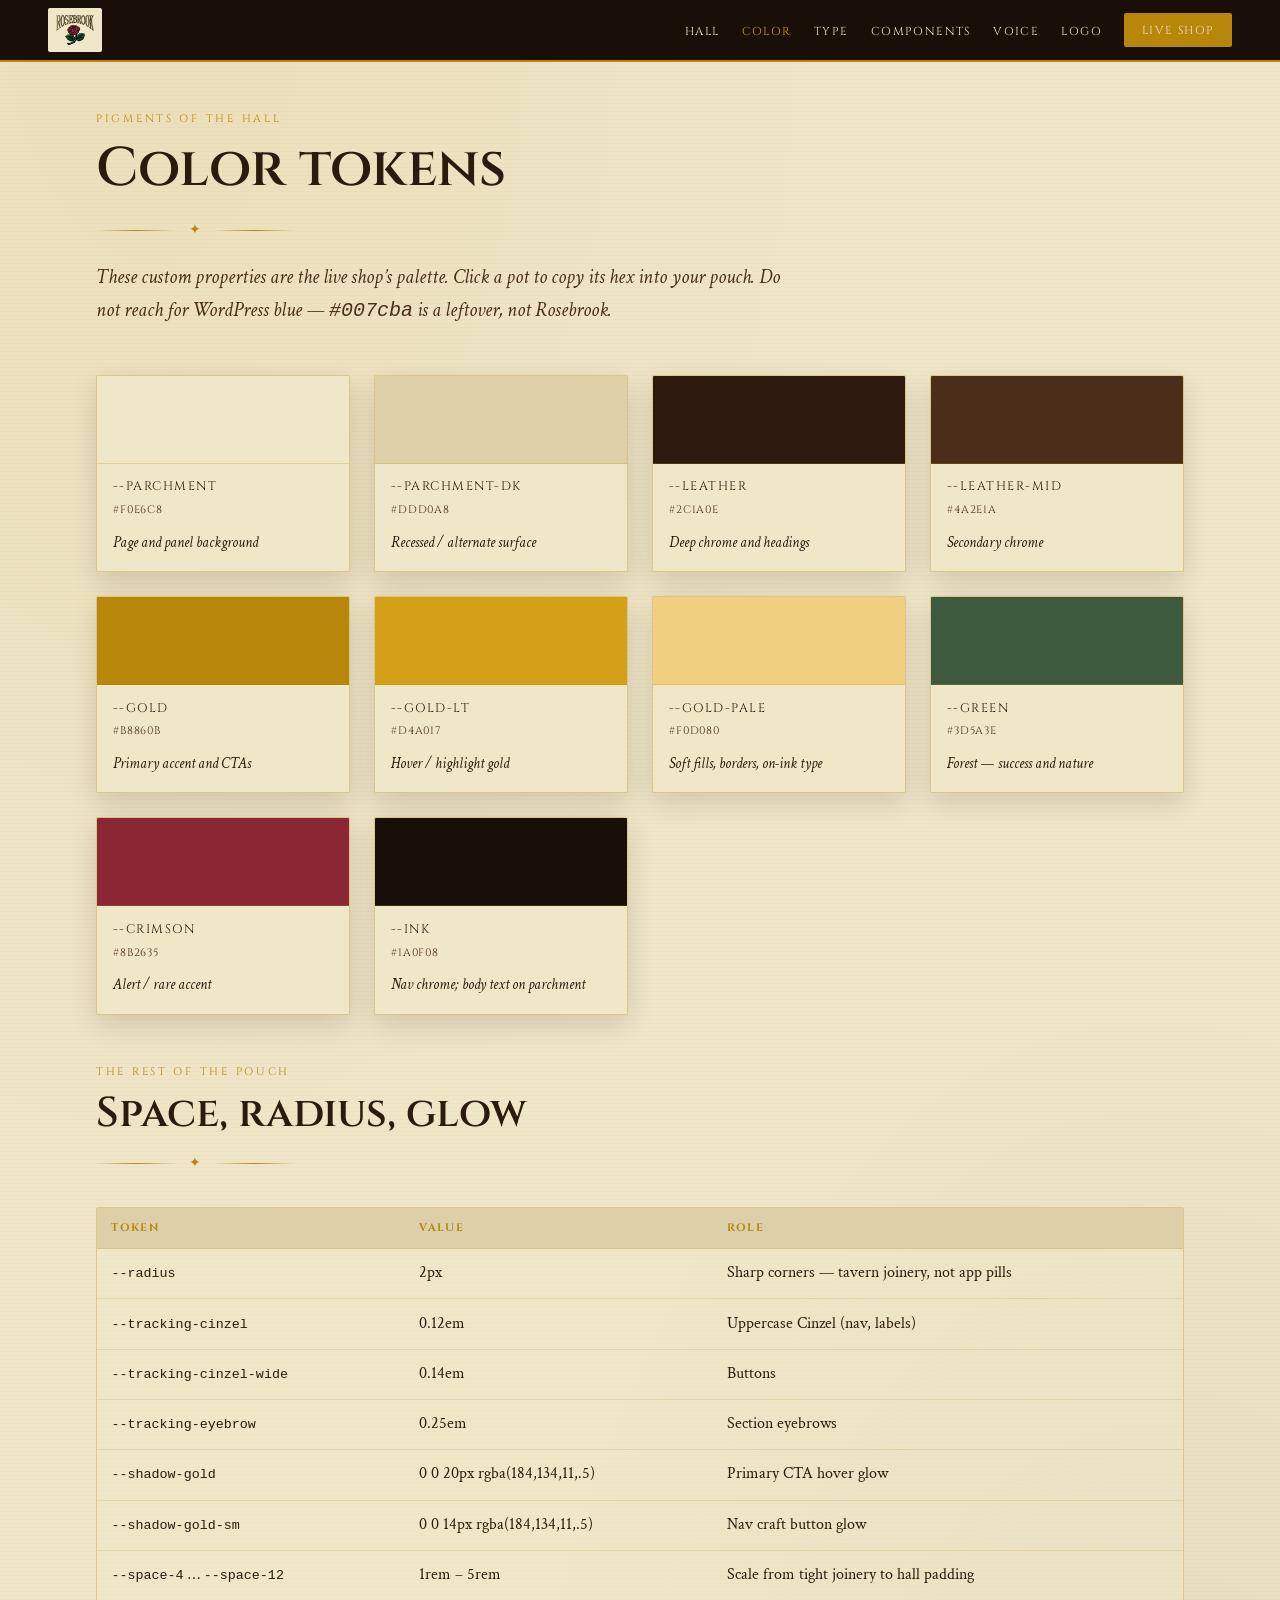
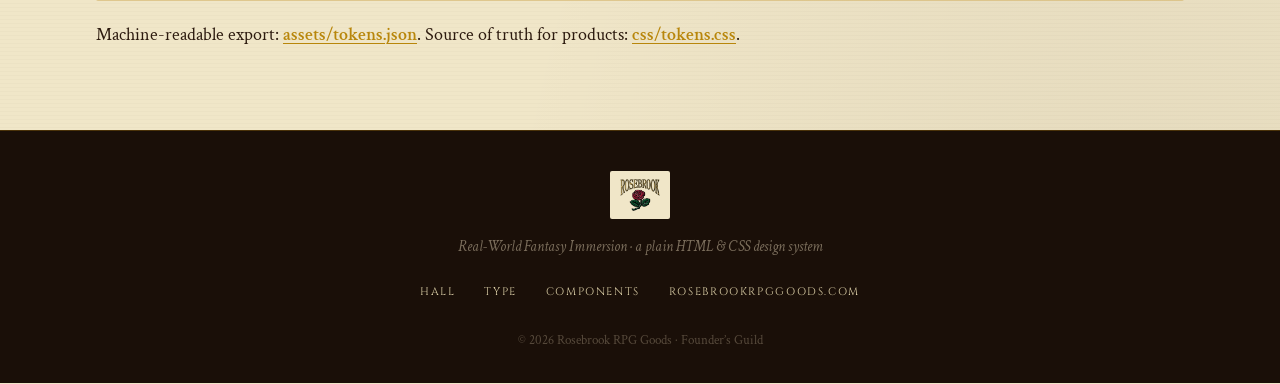
==== color.html @ 986c5d31 "Add plain HTML and CSS Rosebrook design system Static docs at the repo root with live-site tokens, C" ====
<!DOCTYPE html>
<html lang="en">
<head>
  <meta charset="utf-8">
  <meta name="viewport" content="width=device-width, initial-scale=1">
  <title>Color · Rosebrook Design System</title>
  <meta name="description" content="Rosebrook color tokens — parchment, leather, gold, forest, and crimson.">
  <link rel="preconnect" href="https://fonts.googleapis.com">
  <link rel="preconnect" href="https://fonts.gstatic.com" crossorigin>
  <link href="https://fonts.googleapis.com/css2?family=Cinzel:wght@400;600;900&family=Cinzel+Decorative:wght@400;700&family=Crimson+Text:ital,wght@0,400;0,600;1,400;1,600&display=swap" rel="stylesheet">
  <link rel="stylesheet" href="css/rosebrook.css">
  <link rel="stylesheet" href="css/docs.css">
  <link rel="icon" href="assets/logo-300.png">
</head>
<body class="docs">
  <a class="docs-skip" href="#content">Skip to the hall</a>
  <nav class="rb-nav" data-rb-nav>
    <a class="rb-nav__brand" href="index.html">
      <img src="assets/logo-300.png" alt="Rosebrook">
    </a>
    <button class="rb-nav__toggle" type="button" data-nav-toggle aria-expanded="false" aria-controls="docs-nav">Menu</button>
    <ul class="rb-nav__links" id="docs-nav">
      <li><a href="index.html">Hall</a></li>
      <li><a href="color.html" aria-current="page">Color</a></li>
      <li><a href="type.html">Type</a></li>
      <li><a href="components.html">Components</a></li>
      <li><a href="voice.html">Voice</a></li>
      <li><a href="logo.html">Logo</a></li>
      <li><a class="rb-nav__cta" href="https://rosebrookrpggoods.com">Live shop</a></li>
    </ul>
  </nav>

  <main id="content" class="docs-main">
    <header class="docs-hero rb-section-header rb-section-header--left">
      <p class="rb-eyebrow">Pigments of the hall</p>
      <h1>Color tokens</h1>
      <div class="rb-rune" aria-hidden="true">✦</div>
      <p class="rb-lead docs-prose" style="margin-top:1.2rem">These custom properties are the live shop’s palette. Click a pot to copy its hex into your pouch. Do not reach for WordPress blue — <code>#007cba</code> is a leftover, not Rosebrook.</p>
    </header>

    <section class="docs-block">
      <div class="docs-grid">
        <button class="docs-swatch" type="button" data-copy="#F0E6C8">
          <div class="docs-swatch__chip" style="background:#F0E6C8"></div>
          <div class="docs-swatch__meta">
            <p class="docs-swatch__name">--parchment</p>
            <p class="docs-swatch__hex">#F0E6C8</p>
            <p class="docs-swatch__role">Page and panel background</p>
          </div>
        </button>
        <button class="docs-swatch" type="button" data-copy="#DDD0A8">
          <div class="docs-swatch__chip" style="background:#DDD0A8"></div>
          <div class="docs-swatch__meta">
            <p class="docs-swatch__name">--parchment-dk</p>
            <p class="docs-swatch__hex">#DDD0A8</p>
            <p class="docs-swatch__role">Recessed / alternate surface</p>
          </div>
        </button>
        <button class="docs-swatch" type="button" data-copy="#2C1A0E">
          <div class="docs-swatch__chip" style="background:#2C1A0E"></div>
          <div class="docs-swatch__meta">
            <p class="docs-swatch__name">--leather</p>
            <p class="docs-swatch__hex">#2C1A0E</p>
            <p class="docs-swatch__role">Deep chrome and headings</p>
          </div>
        </button>
        <button class="docs-swatch" type="button" data-copy="#4A2E1A">
          <div class="docs-swatch__chip" style="background:#4A2E1A"></div>
          <div class="docs-swatch__meta">
            <p class="docs-swatch__name">--leather-mid</p>
            <p class="docs-swatch__hex">#4A2E1A</p>
            <p class="docs-swatch__role">Secondary chrome</p>
          </div>
        </button>
        <button class="docs-swatch" type="button" data-copy="#B8860B">
          <div class="docs-swatch__chip" style="background:#B8860B"></div>
          <div class="docs-swatch__meta">
            <p class="docs-swatch__name">--gold</p>
            <p class="docs-swatch__hex">#B8860B</p>
            <p class="docs-swatch__role">Primary accent and CTAs</p>
          </div>
        </button>
        <button class="docs-swatch" type="button" data-copy="#D4A017">
          <div class="docs-swatch__chip" style="background:#D4A017"></div>
          <div class="docs-swatch__meta">
            <p class="docs-swatch__name">--gold-lt</p>
            <p class="docs-swatch__hex">#D4A017</p>
            <p class="docs-swatch__role">Hover / highlight gold</p>
          </div>
        </button>
        <button class="docs-swatch" type="button" data-copy="#F0D080">
          <div class="docs-swatch__chip" style="background:#F0D080"></div>
          <div class="docs-swatch__meta">
            <p class="docs-swatch__name">--gold-pale</p>
            <p class="docs-swatch__hex">#F0D080</p>
            <p class="docs-swatch__role">Soft fills, borders, on-ink type</p>
          </div>
        </button>
        <button class="docs-swatch" type="button" data-copy="#3D5A3E">
          <div class="docs-swatch__chip" style="background:#3D5A3E"></div>
          <div class="docs-swatch__meta">
            <p class="docs-swatch__name">--green</p>
            <p class="docs-swatch__hex">#3D5A3E</p>
            <p class="docs-swatch__role">Forest — success and nature</p>
          </div>
        </button>
        <button class="docs-swatch" type="button" data-copy="#8B2635">
          <div class="docs-swatch__chip" style="background:#8B2635"></div>
          <div class="docs-swatch__meta">
            <p class="docs-swatch__name">--crimson</p>
            <p class="docs-swatch__hex">#8B2635</p>
            <p class="docs-swatch__role">Alert / rare accent</p>
          </div>
        </button>
        <button class="docs-swatch" type="button" data-copy="#1A0F08">
          <div class="docs-swatch__chip" style="background:#1A0F08"></div>
          <div class="docs-swatch__meta">
            <p class="docs-swatch__name">--ink</p>
            <p class="docs-swatch__hex">#1A0F08</p>
            <p class="docs-swatch__role">Nav chrome; body text on parchment</p>
          </div>
        </button>
      </div>
    </section>

    <section class="docs-block">
      <header class="rb-section-header rb-section-header--left">
        <p class="rb-eyebrow">The rest of the pouch</p>
        <h2>Space, radius, glow</h2>
        <div class="rb-rune" aria-hidden="true">✦</div>
      </header>
      <div class="docs-table-wrap">
        <table class="docs-table">
          <thead>
            <tr>
              <th>Token</th>
              <th>Value</th>
              <th>Role</th>
            </tr>
          </thead>
          <tbody>
            <tr>
              <td><code>--radius</code></td>
              <td>2px</td>
              <td>Sharp corners — tavern joinery, not app pills</td>
            </tr>
            <tr>
              <td><code>--tracking-cinzel</code></td>
              <td>0.12em</td>
              <td>Uppercase Cinzel (nav, labels)</td>
            </tr>
            <tr>
              <td><code>--tracking-cinzel-wide</code></td>
              <td>0.14em</td>
              <td>Buttons</td>
            </tr>
            <tr>
              <td><code>--tracking-eyebrow</code></td>
              <td>0.25em</td>
              <td>Section eyebrows</td>
            </tr>
            <tr>
              <td><code>--shadow-gold</code></td>
              <td>0 0 20px rgba(184,134,11,.5)</td>
              <td>Primary CTA hover glow</td>
            </tr>
            <tr>
              <td><code>--shadow-gold-sm</code></td>
              <td>0 0 14px rgba(184,134,11,.5)</td>
              <td>Nav craft button glow</td>
            </tr>
            <tr>
              <td><code>--space-4</code> … <code>--space-12</code></td>
              <td>1rem – 5rem</td>
              <td>Scale from tight joinery to hall padding</td>
            </tr>
          </tbody>
        </table>
      </div>
      <p class="docs-prose" style="margin-top:1.2rem">Machine-readable export: <a class="rb-link" href="assets/tokens.json">assets/tokens.json</a>. Source of truth for products: <a class="rb-link" href="css/tokens.css">css/tokens.css</a>.</p>
    </section>
  </main>

  <footer class="rb-footer">
    <img src="assets/logo-300.png" alt="">
    <p class="rb-footer__tagline">Real-World Fantasy Immersion · a plain HTML &amp; CSS design system</p>
    <div class="rb-footer__links">
      <a href="index.html">Hall</a>
      <a href="type.html">Type</a>
      <a href="components.html">Components</a>
      <a href="https://rosebrookrpggoods.com">rosebrookrpggoods.com</a>
    </div>
    <p class="rb-footer__copy">© 2026 Rosebrook RPG Goods · Founder’s Guild</p>
  </footer>
  <script src="js/docs.js"></script>
</body>
</html>
---- css/rosebrook.css ----
/**
 * Rosebrook web design system — single stylesheet for products.
 * Tokens + base + components. Docs chrome lives in docs.css.
 */

@import url("./tokens.css");
@import url("./base.css");
@import url("./components.css");
---- css/docs.css ----
/**
 * Docs-site chrome only. Do not ship this file with product UIs —
 * consume css/rosebrook.css instead.
 */

body.docs {
  background-color: var(--parchment);
  background-image:
    radial-gradient(ellipse at 12% 0%, rgba(184, 134, 11, 0.07), transparent 46%),
    radial-gradient(ellipse at 90% 110%, rgba(44, 26, 14, 0.07), transparent 42%),
    repeating-linear-gradient(
      0deg,
      transparent,
      transparent 3px,
      rgba(44, 26, 14, 0.018) 3px,
      rgba(44, 26, 14, 0.018) 4px
    );
  min-height: 100vh;
  display: flex;
  flex-direction: column;
}

.docs-main {
  flex: 1;
  width: min(var(--content), calc(100% - 2.5rem));
  margin: 0 auto;
  padding: var(--space-8) 0 var(--space-12);
}

.docs-hero {
  margin: 0 0 var(--space-8);
}

.docs-kicker {
  font-family: var(--font-title);
  font-size: var(--text-xs);
  letter-spacing: var(--tracking-eyebrow);
  text-transform: uppercase;
  color: var(--gold);
  margin: 0 0 0.75rem;
}

.docs-prose {
  max-width: 44rem;
}

.docs-prose + .docs-prose,
.docs-block + .docs-block {
  margin-top: var(--space-8);
}

.docs-grid {
  display: grid;
  gap: var(--space-5);
  grid-template-columns: repeat(auto-fit, minmax(15rem, 1fr));
}

.docs-swatch {
  border: 1px solid rgba(184, 134, 11, 0.35);
  border-radius: var(--radius);
  overflow: hidden;
  background: var(--parchment);
  box-shadow: var(--shadow-panel);
  padding: 0;
  cursor: pointer;
  text-align: left;
  font: inherit;
  color: inherit;
  width: 100%;
  transition: transform var(--ease), box-shadow var(--ease);
}

.docs-swatch:hover {
  transform: translateY(-2px);
  box-shadow: var(--shadow-gold-soft);
}

.docs-swatch__chip {
  height: 5.5rem;
  border-bottom: 1px solid rgba(184, 134, 11, 0.25);
}

.docs-swatch__meta {
  padding: 0.85rem 1rem 1rem;
}

.docs-swatch__name {
  font-family: var(--font-title);
  font-size: 0.78rem;
  letter-spacing: var(--tracking-cinzel);
  text-transform: uppercase;
  margin: 0 0 0.2rem;
}

.docs-swatch__hex {
  font-family: var(--font-title);
  font-size: 0.68rem;
  letter-spacing: 0.08em;
  color: var(--leather-mid);
}

.docs-swatch__role {
  font-size: 0.95rem;
  font-style: italic;
  margin: 0.35rem 0 0;
  color: var(--leather);
}

.docs-swatch.is-copied .docs-swatch__hex::after {
  content: " · copied";
  color: var(--green);
}

.docs-type-row {
  padding: 1.1rem 0;
  border-bottom: 1px solid rgba(184, 134, 11, 0.22);
}

.docs-type-row:first-child {
  border-top: 1px solid rgba(184, 134, 11, 0.22);
}

.docs-type-meta {
  font-family: var(--font-title);
  font-size: 0.62rem;
  letter-spacing: var(--tracking-cinzel);
  text-transform: uppercase;
  color: var(--gold);
  margin: 0 0 0.45rem;
}

.docs-snippet {
  margin-top: var(--space-4);
  background: var(--ink);
  color: var(--gold-pale);
  border: 1px solid rgba(184, 134, 11, 0.4);
  border-radius: var(--radius);
  padding: 1rem 1.1rem;
  overflow-x: auto;
  font-family: ui-monospace, "Cascadia Code", "SF Mono", Menlo, monospace;
  font-size: 0.78rem;
  line-height: 1.55;
}

.docs-snippet code {
  font-family: inherit;
  color: inherit;
}

.docs-demo {
  display: flex;
  flex-wrap: wrap;
  gap: 0.85rem;
  align-items: center;
}

.docs-demo--stack {
  flex-direction: column;
  align-items: stretch;
}

.docs-pair {
  display: grid;
  gap: var(--space-5);
  grid-template-columns: 1fr 1fr;
}

@media (max-width: 720px) {
  .docs-pair {
    grid-template-columns: 1fr;
  }
}

.docs-do,
.docs-dont {
  padding: var(--space-5);
  border-radius: var(--radius);
  border: 1.5px solid;
}

.docs-do {
  border-color: var(--green);
  background: rgba(61, 90, 62, 0.08);
}

.docs-dont {
  border-color: var(--crimson);
  background: rgba(139, 38, 53, 0.07);
}

.docs-do h3,
.docs-dont h3 {
  font-size: 0.78rem;
  letter-spacing: var(--tracking-cinzel);
  text-transform: uppercase;
  margin-bottom: 0.6rem;
}

.docs-do h3 {
  color: var(--green);
}

.docs-dont h3 {
  color: var(--crimson);
}

.docs-logo-stage {
  display: grid;
  gap: var(--space-5);
  grid-template-columns: repeat(auto-fit, minmax(16rem, 1fr));
}

.docs-logo-stage figure {
  margin: 0;
  padding: var(--space-6);
  border-radius: var(--radius);
  border: 1px solid rgba(184, 134, 11, 0.3);
  display: flex;
  flex-direction: column;
  align-items: center;
  gap: 1rem;
}

.docs-logo-stage figcaption {
  font-family: var(--font-title);
  font-size: 0.68rem;
  letter-spacing: var(--tracking-cinzel);
  text-transform: uppercase;
  color: var(--gold);
}

.docs-logo-stage--parchment {
  background: var(--parchment);
}

.docs-logo-stage--dark {
  background: var(--ink);
}

.docs-logo-stage--leather {
  background: var(--leather);
}

.docs-toc {
  display: flex;
  flex-wrap: wrap;
  gap: 0.6rem 1.2rem;
  margin: 1.5rem 0 0;
  padding: 0;
  list-style: none;
}

.docs-toc a {
  font-family: var(--font-title);
  font-size: 0.68rem;
  letter-spacing: var(--tracking-cinzel);
  text-transform: uppercase;
  text-decoration: none;
  color: var(--leather);
  border-bottom: 1px solid rgba(184, 134, 11, 0.4);
}

.docs-toc a:hover {
  color: var(--gold);
}

.docs-table-wrap {
  overflow-x: auto;
  border: 1px solid rgba(184, 134, 11, 0.3);
  border-radius: var(--radius);
  background: rgba(240, 230, 200, 0.5);
}

.docs-table {
  width: 100%;
  border-collapse: collapse;
  font-size: 1.02rem;
}

.docs-table th,
.docs-table td {
  text-align: left;
  padding: 0.7rem 0.9rem;
  border-bottom: 1px solid rgba(184, 134, 11, 0.18);
  vertical-align: top;
}

.docs-table th {
  font-family: var(--font-title);
  font-size: 0.68rem;
  letter-spacing: var(--tracking-cinzel);
  text-transform: uppercase;
  color: var(--gold);
  background: var(--parchment-dk);
}

.docs-table tr:last-child td {
  border-bottom: 0;
}

.docs-table code {
  font-family: ui-monospace, "SF Mono", Menlo, monospace;
  font-size: 0.82em;
  color: var(--leather);
}

.docs-skip {
  position: absolute;
  left: 0.75rem;
  top: -3rem;
  background: var(--gold);
  color: var(--ink);
  padding: 0.4rem 0.7rem;
  font-family: var(--font-title);
  font-size: 0.68rem;
  letter-spacing: var(--tracking-cinzel);
  text-transform: uppercase;
  text-decoration: none;
  z-index: 300;
}

.docs-skip:focus {
  top: 0.75rem;
}
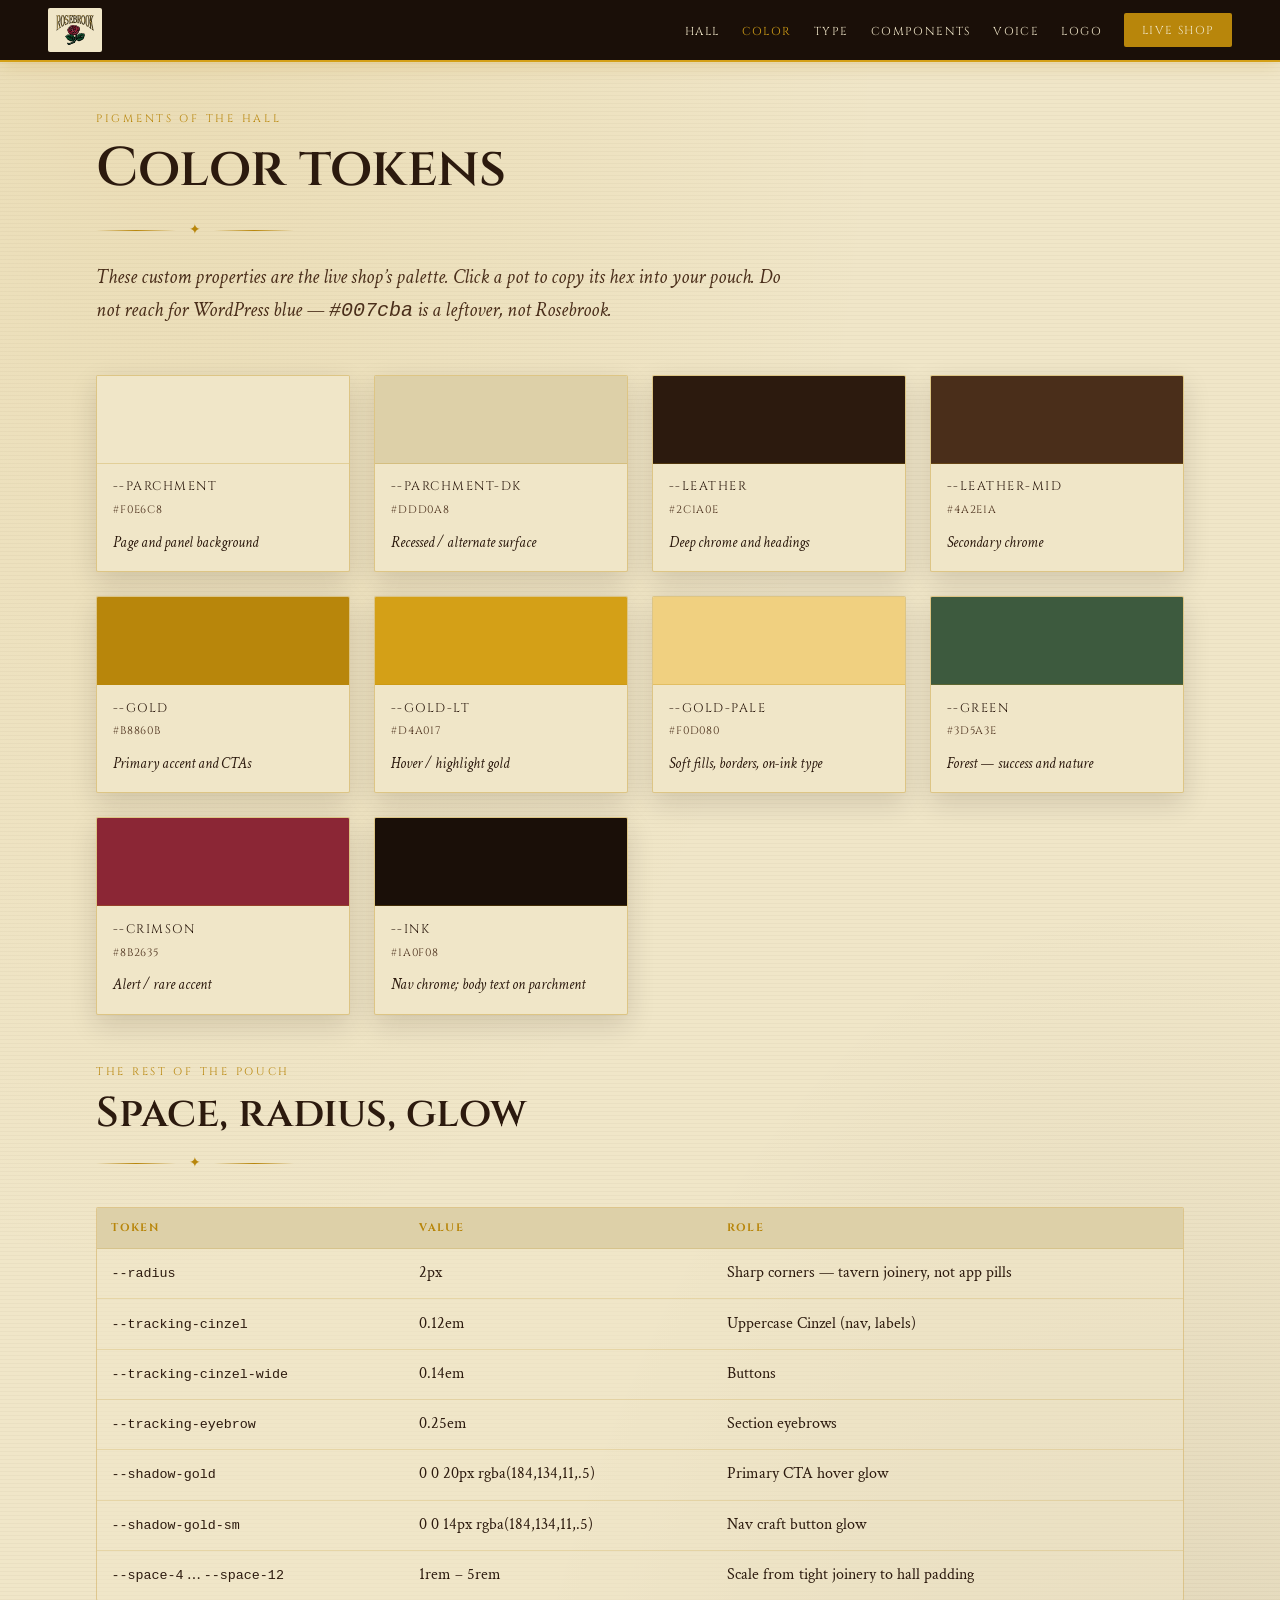
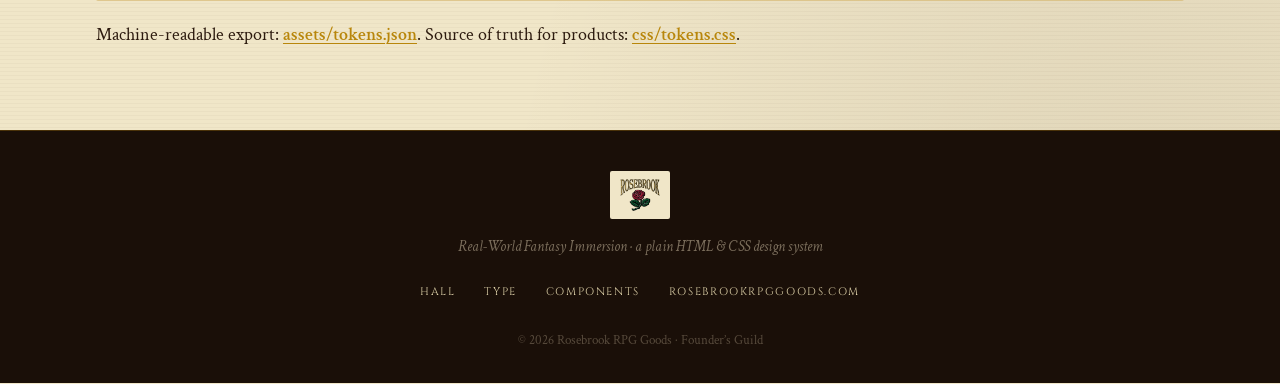
==== commit 8226cc0e: "Harden mobile nav and tavern chrome CSS-only Menu checkbox so the hall links open without JS, bright" ====
--- a/color.html
+++ b/color.html
@@ -18,7 +18,8 @@
     <a class="rb-nav__brand" href="index.html">
       <img src="assets/logo-300.png" alt="Rosebrook">
     </a>
-    <button class="rb-nav__toggle" type="button" data-nav-toggle aria-expanded="false" aria-controls="docs-nav">Menu</button>
+    <input class="rb-nav__check" id="docs-nav-toggle" type="checkbox" data-nav-toggle aria-controls="docs-nav" aria-expanded="false">
+    <label class="rb-nav__toggle" for="docs-nav-toggle">Menu</label>
     <ul class="rb-nav__links" id="docs-nav">
       <li><a href="index.html">Hall</a></li>
       <li><a href="color.html" aria-current="page">Color</a></li>
--- a/css/docs.css
+++ b/css/docs.css
@@ -6,14 +6,14 @@
 body.docs {
   background-color: var(--parchment);
   background-image:
-    radial-gradient(ellipse at 12% 0%, rgba(184, 134, 11, 0.07), transparent 46%),
-    radial-gradient(ellipse at 90% 110%, rgba(44, 26, 14, 0.07), transparent 42%),
+    radial-gradient(ellipse at 12% 0%, rgba(184, 134, 11, 0.1), transparent 46%),
+    radial-gradient(ellipse at 90% 110%, rgba(44, 26, 14, 0.1), transparent 42%),
     repeating-linear-gradient(
       0deg,
       transparent,
       transparent 3px,
-      rgba(44, 26, 14, 0.018) 3px,
-      rgba(44, 26, 14, 0.018) 4px
+      rgba(44, 26, 14, 0.03) 3px,
+      rgba(44, 26, 14, 0.03) 4px
     );
   min-height: 100vh;
   display: flex;
